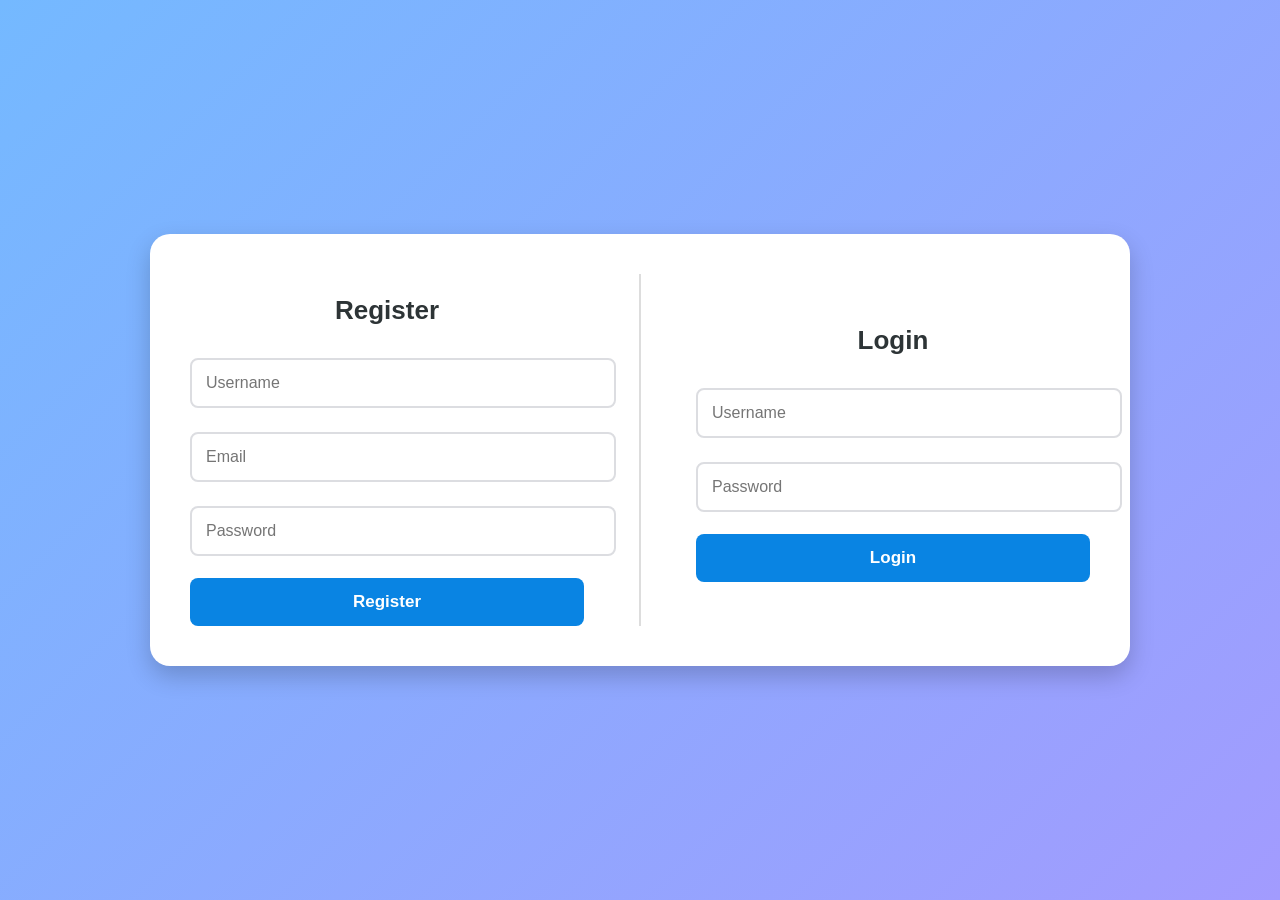
==== src/main/resources/static/Auth.html @ 0fd633c3 "Initial commit - Food Finder Admin Panel" ====
<!DOCTYPE html>
<html lang="en">
<head>
    <meta charset="UTF-8" />
    <meta name="viewport" content="width=device-width, initial-scale=1.0" />
    <title>User Authentication</title>
    <style>
        body {
          font-family: 'Segoe UI', Arial, sans-serif;
          background: linear-gradient(135deg, #74b9ff, #a29bfe);
          display: flex;
          justify-content: center;
          align-items: center;
          height: 100vh;
          margin: 0;
        }

        .container {
          display: flex;
          justify-content: space-between;
          align-items: stretch;
          background: white;
          padding: 40px;
          border-radius: 20px;
          box-shadow: 0 10px 25px rgba(0, 0, 0, 0.2);
          width: 900px;
          gap: 40px;
        }

        .form-section {
          flex: 1;
          display: flex;
          flex-direction: column;
          justify-content: center;
        }

        h2 {
          text-align: center;
          color: #2d3436;
          font-size: 26px;
          margin-bottom: 20px;
        }

        input {
          width: 100%;
          padding: 14px;
          margin: 12px 0;
          font-size: 16px;
          border: 2px solid #dcdde1;
          border-radius: 8px;
          transition: 0.3s;
        }

        input:focus {
          border-color: #0984e3;
          outline: none;
          box-shadow: 0 0 5px rgba(9, 132, 227, 0.4);
        }

        button {
          width: 100%;
          background: #0984e3;
          color: white;
          padding: 14px;
          border: none;
          border-radius: 8px;
          font-size: 17px;
          font-weight: bold;
          cursor: pointer;
          margin-top: 10px;
          transition: background 0.3s, transform 0.1s;
        }

        button:hover {
          background: #0652dd;
          transform: scale(1.03);
        }

        .message {
          text-align: center;
          margin-top: 15px;
          color: green;
          font-size: 16px;
          font-weight: 500;
        }

        .divider {
          width: 2px;
          background-color: #ddd;
          margin: 0 15px;
        }
    </style>
</head>

<body>
<div class="container">
    <!-- Register Section -->
    <div class="form-section">
        <h2>Register</h2>
        <input type="text" id="regUsername" placeholder="Username" />
        <input type="email" id="regEmail" placeholder="Email" />
        <input type="password" id="regPassword" placeholder="Password" />
        <button onclick="registerUser()">Register</button>
    </div>

    <div class="divider"></div>

    <!-- Login Section -->
    <div class="form-section">
        <h2>Login</h2>
        <input type="text" id="loginUsername" placeholder="Username" />
        <input type="password" id="loginPassword" placeholder="Password" />
        <button onclick="loginUser()">Login</button>
        <div class="message" id="message"></div>
    </div>
</div>

<script>
    // ✅ Register user
    async function registerUser() {
      const username = document.getElementById("regUsername").value;
      const email = document.getElementById("regEmail").value;
      const password = document.getElementById("regPassword").value;

      try {
        const response = await fetch("http://localhost:8080/api/auth/register", {
          method: "POST",
          headers: { "Content-Type": "application/json" },
          body: JSON.stringify({ username, email, password })
        });

        if (response.ok) {
          const data = await response.json();
          document.getElementById("message").innerText = `✅ Registered: ${data.username}`;
          document.getElementById("message").style.color = "green";
        } else {
          document.getElementById("message").innerText = "❌ Failed to register";
          document.getElementById("message").style.color = "red";
        }
      } catch (error) {
        document.getElementById("message").innerText = "❌ Server error during registration";
        document.getElementById("message").style.color = "red";
        console.error(error);
      }
    }

    // ✅ Login user
    async function loginUser() {
      const username = document.getElementById("loginUsername").value;
      const password = document.getElementById("loginPassword").value;
      const messageEl = document.getElementById("message");

      try {
        const response = await fetch("http://localhost:8080/api/auth/login", {
          method: "POST",
          headers: { "Content-Type": "application/json" },
          credentials: "include",
          body: JSON.stringify({ username, password })
        });

        if (response.ok) {
          const data = await response.json();
          messageEl.innerText = `✅ Logged in as ${data.username}`;
          messageEl.style.color = "green";

          setTimeout(() => {
            window.location.href = "index.html";
          }, 1200);
        } else {
          const errorText = await response.text();
          messageEl.innerText = `❌ Invalid credentials`;
          messageEl.style.color = "red";
        }
      } catch (error) {
        console.error("Login error:", error);
        messageEl.innerText = "❌ Server error during login";
        messageEl.style.color = "red";
      }
    }
</script>
</body>
</html>
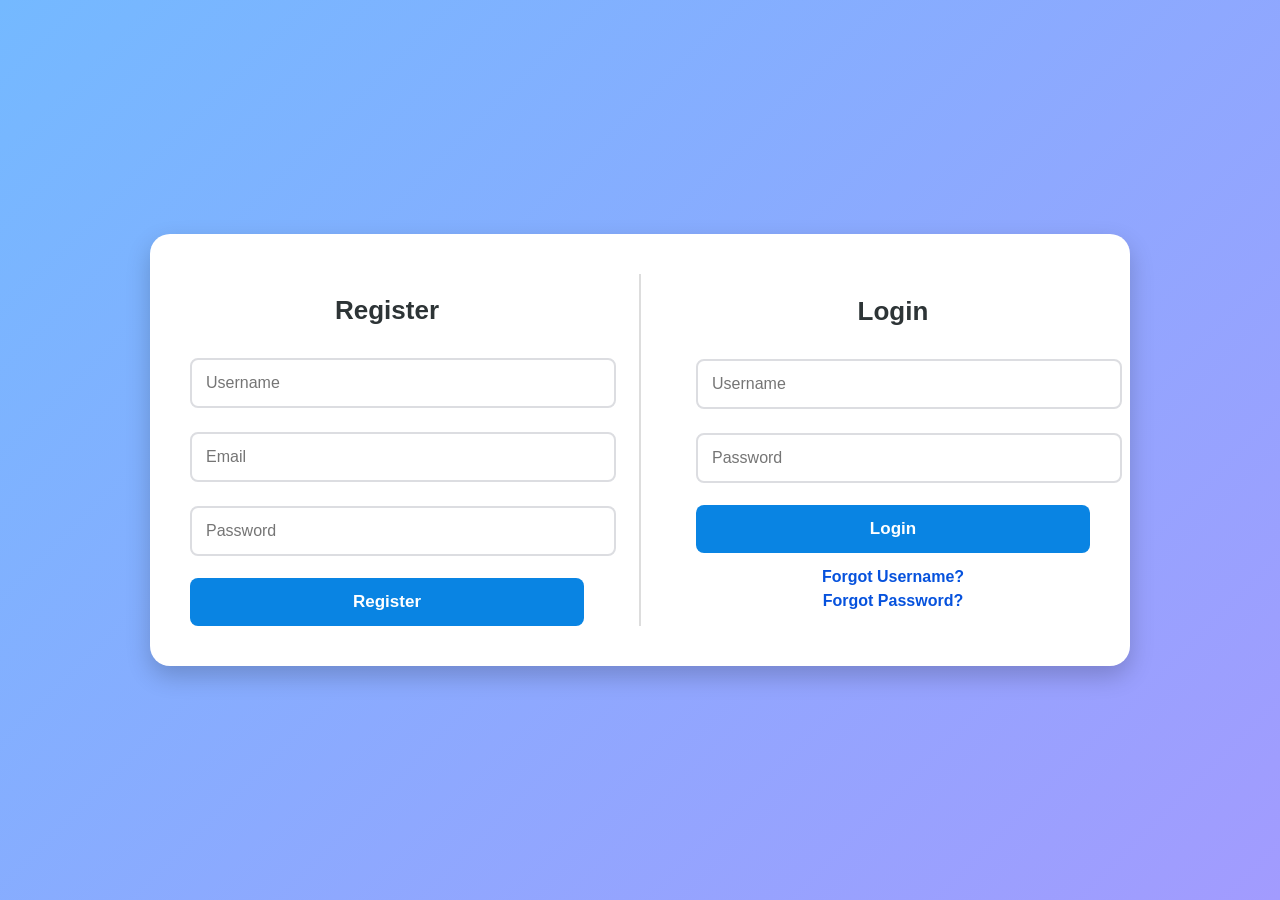
==== commit 80ea023f: "Added complete Food Finder Admin Panel frontend and backend" ====
--- a/src/main/resources/static/Auth.html
+++ b/src/main/resources/static/Auth.html
@@ -14,7 +14,6 @@
           height: 100vh;
           margin: 0;
         }
-
         .container {
           display: flex;
           justify-content: space-between;
@@ -26,21 +25,18 @@
           width: 900px;
           gap: 40px;
         }
-
         .form-section {
           flex: 1;
           display: flex;
           flex-direction: column;
           justify-content: center;
         }
-
         h2 {
           text-align: center;
           color: #2d3436;
           font-size: 26px;
           margin-bottom: 20px;
         }
-
         input {
           width: 100%;
           padding: 14px;
@@ -50,13 +46,11 @@
           border-radius: 8px;
           transition: 0.3s;
         }
-
         input:focus {
           border-color: #0984e3;
           outline: none;
           box-shadow: 0 0 5px rgba(9, 132, 227, 0.4);
         }
-
         button {
           width: 100%;
           background: #0984e3;
@@ -70,12 +64,10 @@
           margin-top: 10px;
           transition: background 0.3s, transform 0.1s;
         }
-
         button:hover {
           background: #0652dd;
           transform: scale(1.03);
         }
-
         .message {
           text-align: center;
           margin-top: 15px;
@@ -83,18 +75,32 @@
           font-size: 16px;
           font-weight: 500;
         }
-
         .divider {
           width: 2px;
           background-color: #ddd;
           margin: 0 15px;
         }
+        .forgot-links {
+          text-align: center;
+          margin-top: 15px;
+          display: flex;
+          flex-direction: column;
+          align-items: center;
+          gap: 6px;
+        }
+        .forgot-links a {
+          color: #0652dd;
+          font-weight: 600;
+          text-decoration: none;
+        }
+        .forgot-links a:hover {
+          text-decoration: underline;
+        }
     </style>
 </head>
-
 <body>
 <div class="container">
-    <!-- Register Section -->
+    <!-- Register -->
     <div class="form-section">
         <h2>Register</h2>
         <input type="text" id="regUsername" placeholder="Username" />
@@ -102,79 +108,74 @@
         <input type="password" id="regPassword" placeholder="Password" />
         <button onclick="registerUser()">Register</button>
     </div>
-
     <div class="divider"></div>
-
-    <!-- Login Section -->
+    <!-- Login -->
     <div class="form-section">
         <h2>Login</h2>
         <input type="text" id="loginUsername" placeholder="Username" />
         <input type="password" id="loginPassword" placeholder="Password" />
         <button onclick="loginUser()">Login</button>
+
+        <div class="forgot-links">
+            <a href="forgot-username.html">Forgot Username?</a>
+            <a href="reset-password.html">Forgot Password?</a>
+        </div>
+
         <div class="message" id="message"></div>
     </div>
 </div>
 
 <script>
-    // ✅ Register user
     async function registerUser() {
       const username = document.getElementById("regUsername").value;
       const email = document.getElementById("regEmail").value;
       const password = document.getElementById("regPassword").value;
-
       try {
-        const response = await fetch("http://localhost:8080/api/auth/register", {
+        const res = await fetch("http://localhost:8080/api/auth/register", {
           method: "POST",
           headers: { "Content-Type": "application/json" },
           body: JSON.stringify({ username, email, password })
         });
-
-        if (response.ok) {
-          const data = await response.json();
-          document.getElementById("message").innerText = `✅ Registered: ${data.username}`;
-          document.getElementById("message").style.color = "green";
+        const msg = document.getElementById("message");
+        if (res.ok) {
+          const data = await res.json();
+          msg.innerText = `✅ Registered: ${data.username}`;
+          msg.style.color = "green";
         } else {
-          document.getElementById("message").innerText = "❌ Failed to register";
-          document.getElementById("message").style.color = "red";
+          msg.innerText = "❌ Registration failed";
+          msg.style.color = "red";
         }
-      } catch (error) {
-        document.getElementById("message").innerText = "❌ Server error during registration";
-        document.getElementById("message").style.color = "red";
-        console.error(error);
+      } catch {
+        msg.innerText = "❌ Server error";
+        msg.style.color = "red";
       }
     }
 
-    // ✅ Login user
     async function loginUser() {
       const username = document.getElementById("loginUsername").value;
       const password = document.getElementById("loginPassword").value;
-      const messageEl = document.getElementById("message");
+      const msg = document.getElementById("message");
 
       try {
-        const response = await fetch("http://localhost:8080/api/auth/login", {
+        const res = await fetch("http://localhost:8080/api/auth/login", {
           method: "POST",
           headers: { "Content-Type": "application/json" },
           credentials: "include",
           body: JSON.stringify({ username, password })
         });
-
-        if (response.ok) {
-          const data = await response.json();
-          messageEl.innerText = `✅ Logged in as ${data.username}`;
-          messageEl.style.color = "green";
-
-          setTimeout(() => {
-            window.location.href = "index.html";
-          }, 1200);
+        if (res.ok) {
+          const data = await res.json();
+          localStorage.setItem("username", data.username);
+          msg.innerText = `✅ Logged in as ${data.username}`;
+          msg.style.color = "green";
+          setTimeout(() => window.location.href = "index.html", 1200);
         } else {
-          const errorText = await response.text();
-          messageEl.innerText = `❌ Invalid credentials`;
-          messageEl.style.color = "red";
+          msg.innerText = "❌ Invalid credentials";
+          msg.style.color = "red";
         }
-      } catch (error) {
-        console.error("Login error:", error);
-        messageEl.innerText = "❌ Server error during login";
-        messageEl.style.color = "red";
+      } catch {
+        msg.innerText = "❌ Server error during login";
+        msg.style.color = "red";
       }
     }
 </script>
